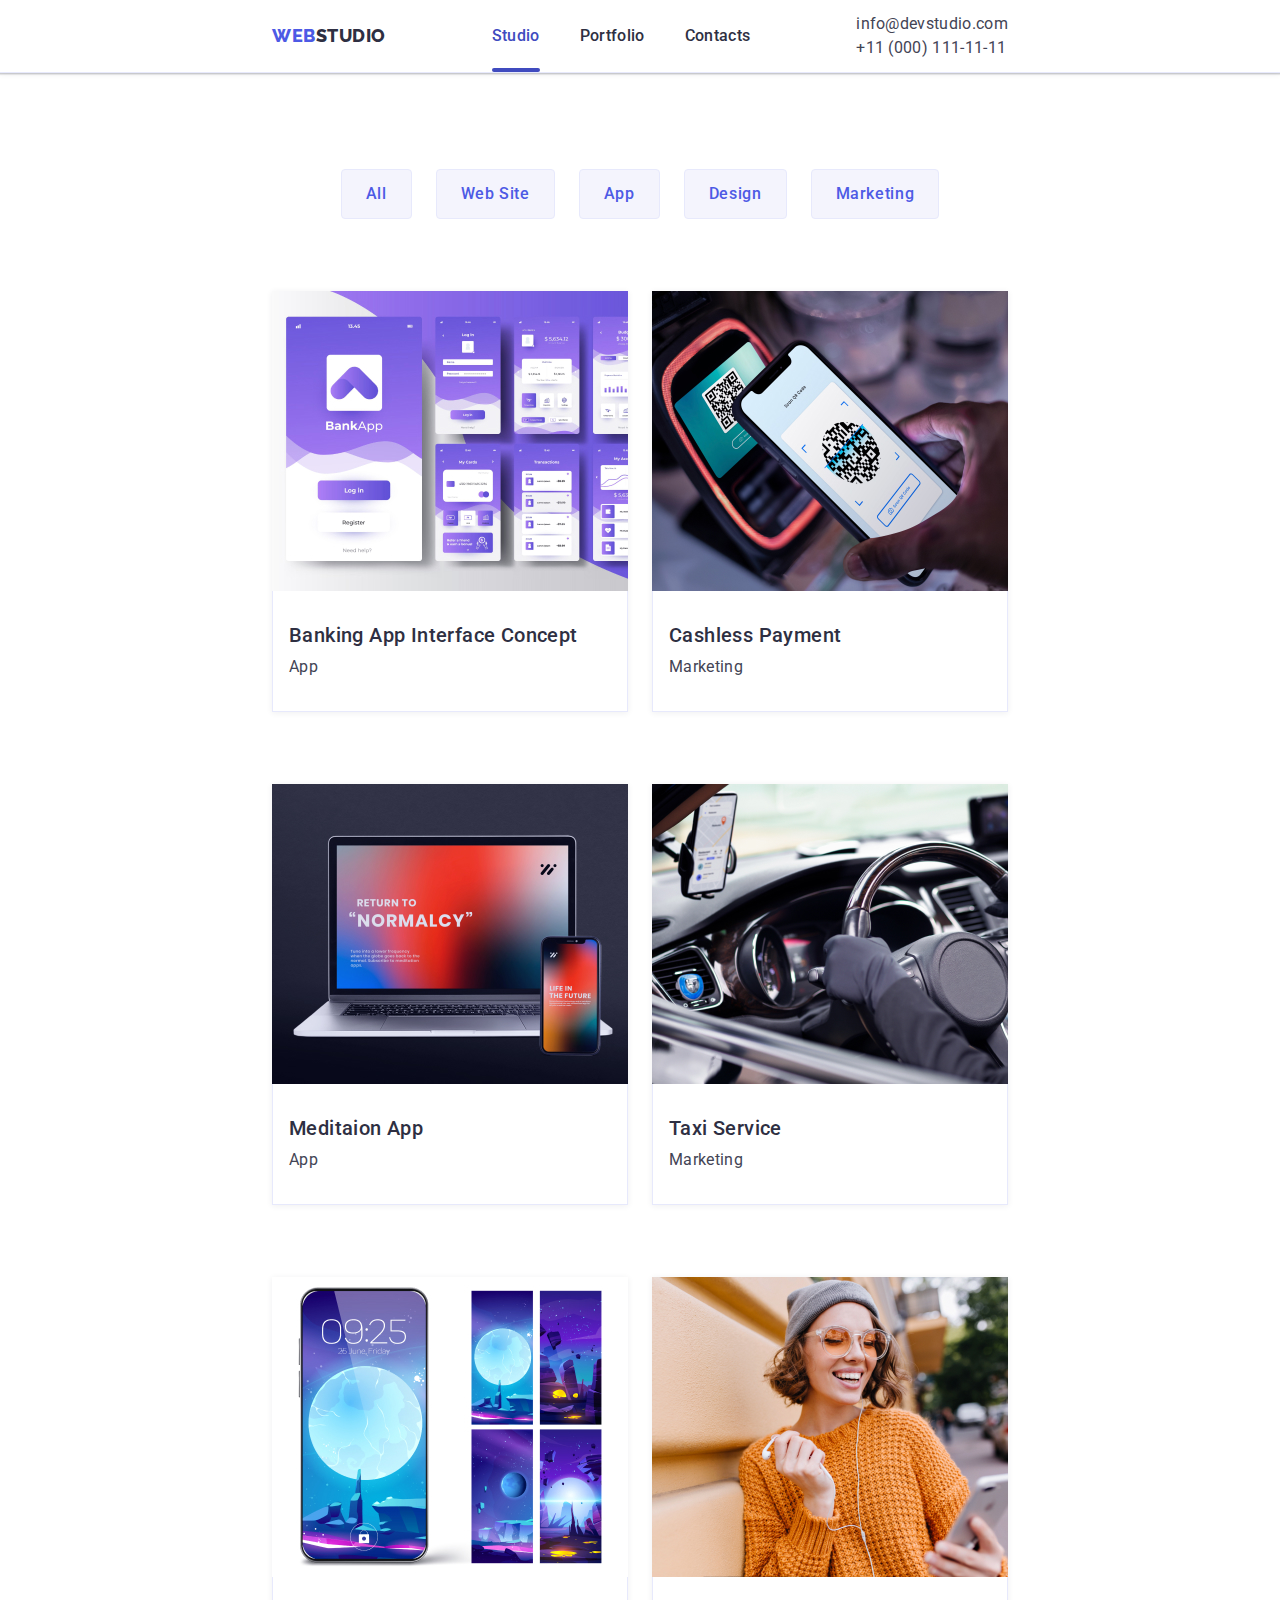
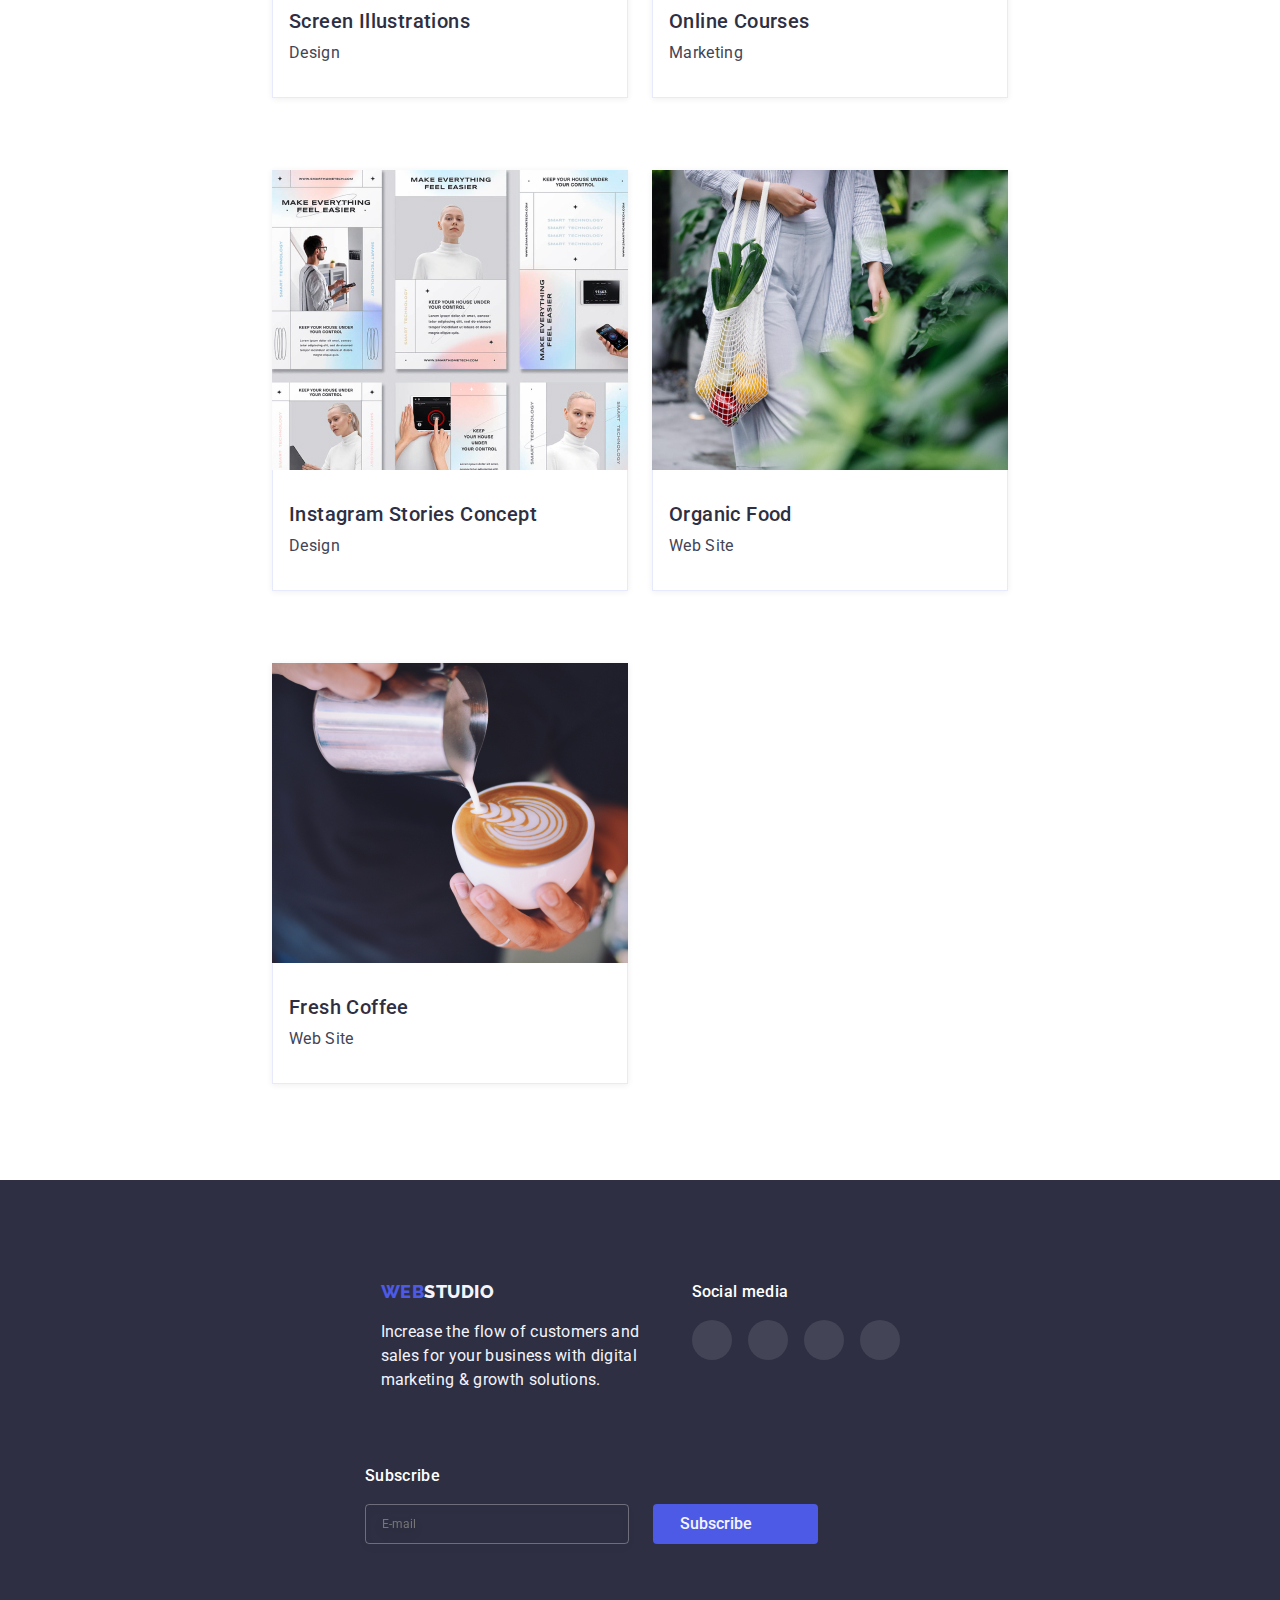
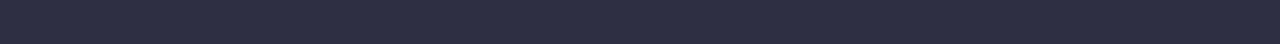
==== portfolio.html @ 99cb4b92 "Final" ====
<!doctype html>
<html lang="en">

<head>
    <meta charset="utf-8">
    <meta name="viewport" content="width=device-width, initial-scale=1.0">
    <title>Portfolio</title>
    <link
        href="https://fonts.googleapis.com/css2?family=Raleway:wght@800&family=Roboto:wght@400;500;700;900&display=swap"
        rel="stylesheet">

    <link rel="stylesheet"
        href="https://cdnjs.cloudflare.com/ajax/libs/modern-normalize/1.0.0/modern-normalize.min.css">

    <link rel="stylesheet" href="./css/style.css">
</head>

<body>
    <!-- modal navigation window -->
    <div class="modal-navigation-window js-menu-container">
        <button class="close-button js-close-menu" type="button">&times;</button>
        <div class="modal-navigation-content">
            <nav class="modal-navigation">
                <ul class="modal-navigation-list list">
                    <li class="modal-navigation-item">
                        <a class="modal-navigation-link link" href="./index.html">Studio</a>
                    </li>
                    <li class="modal-navigation-item">
                        <a class="modal-navigation-link link" href="">Portfolio</a>
                    </li>
                    <li class="modal-navigation-item">
                        <a class="modal-navigation-link link" href="">Contacts</a>
                    </li>
                </ul>
            </nav>
            <ul class="modal-contacts-info-list list">
                <li class="modal-contacts-info-item">
                    <a class="modal-contacts-info-link link" href="tel:+110001111111">+11 (000) 111-11-11</a>
                </li>
                <li class="modal-contacts-info-item">
                    <a class="modal-contacts-info-link link" href="mailto:info@devstudio.com">info@devstudio.com</a>
                </li>
                <li class="modal-contacts-info-item">
                    <ul class="modal-soc-media-list list">
                        <li class="modal-soc-media-item">
                            <a href="" class="modal-soc-media-link link">
                                <svg width="24" height="24" viewBox="0 0 32 32" fill="none"
                                    xmlns="http://www.w3.org/2000/svg">
                                    <use href="./images/members/icons/symbol-defs.svg#icon-instagram"></use>
                                </svg>
                            </a>
                        </li>
                        <li class="modal-soc-media-item">
                            <a href="" class="modal-soc-media-link link">
                                <svg width="24" height="24" viewBox="0 0 32 32" fill="none"
                                    xmlns="http://www.w3.org/2000/svg">
                                    <use href="./images/members/icons/symbol-defs.svg#icon-twitter"></use>
                                </svg>
                            </a>
                        </li>
                        <li class="modal-soc-media-item">
                            <a href="" class="modal-soc-media-link link">
                                <svg width="24" height="24" viewBox="0 0 32 32" fill="none"
                                    xmlns="http://www.w3.org/2000/svg">
                                    <use href="./images/members/icons/symbol-defs.svg#icon-facebook"></use>
                                </svg>
                            </a>
                        </li>
                        <li class="modal-soc-media-item">
                            <a href="" class="modal-soc-media-link link">
                                <svg width="24" height="24" viewBox="0 0 32 32" fill="none"
                                    xmlns="http://www.w3.org/2000/svg">
                                    <use href="./images/members/icons/symbol-defs.svg#icon-linkedin"></use>
                                </svg>
                            </a>
                        </li>
                    </ul>
                </li>
            </ul>
        </div>
    </div>

    <!-- <HEADER> -->
    <header class="header">
        <div class="container header-content">
            <a class="website-logo link" href="./index.html">
                <span class="logo-web">web</span>studio
            </a>
            <nav class="navigation">
                <ul class="navigation-list list">
                    <li class="navigation-item">
                        <a class="navigation-link link current" href="./index.html">Studio</a>
                    </li>
                    <li class="navigation-item">
                        <a class="navigation-link link" href="./portfolio.html">Portfolio</a>
                    </li>
                    <li class="navigation-item">
                        <a class="navigation-link link" href="">Contacts</a>
                    </li>
                </ul>
            </nav>
            <ul class="contacts-info-list list">
                <li class="contacts-info-item">
                    <a class="mail contact-info link" href="mailto:info@devstudio.com">
                        info@devstudio.com
                    </a>
                </li>
                <li class="contacts-info-item">
                    <a class="phone contact-info link" href="tel:+110001111111">
                        +11 (000) 111-11-11
                    </a>
                </li>
            </ul>
            <button class="mobile-menu-button button js-open-menu" type="button">
                <svg width="32" height="22" viewBox="0 0 32 22" fill="none" xmlns="http://www.w3.org/2000/svg">
                    <use href="./images/header/icons/symbol-defs.svg#icon-menu-hamburger"></use>
                </svg>
            </button>
        </div>
    </header>
    <!-- </HEADER> -->

    <!-- <MAIN> -->
    <main>
        <section class="solutions section">
            <div class="container">
                <h1 class="hidden">Solutions</h1>
                <ul class="sort-buttons-list list flex-container">
                    <li class="sort-buttons-item flex-container-item">
                        <button class="sort-button button" type="button">All</button>
                    </li>
                    <li class="sort-buttons-item flex-container-item">
                        <button class="sort-button button" type="button">Web Site</button>
                    </li>
                    <li class="sort-buttons-item flex-container-item">
                        <button class="sort-button button" type="button">App</button>
                    </li>
                    <li class="sort-buttons-item flex-container-item">
                        <button class="sort-button button" type="button">Design</button>
                    </li>
                    <li class="sort-buttons-item flex-container-item">
                        <button class="sort-button button" type="button">Marketing</button>
                    </li>
                </ul>

                <ul class="solutions-list list flex-container">
                    <li class="solution-item flex-container-item">
                        <div class="extra-info-wrapper">
                            <picture>
                                <source
                                    srcset="./images/portfolio/cards/img_des@1x-8.jpg 1x, ./images/portfolio/cards/img_des@2x-8.jpg 2x"
                                    media="(min-width: 1440px)" />
                                <source
                                    srcset="./images/portfolio/cards/img_tab@1x-8.jpg 1x, ./images/portfolio/cards/img_tab@2x-8.jpg 2x"
                                    media="(min-width: 768px)" />
                                <source
                                    srcset="./images/portfolio/cards/img_mob@1x-8.jpg 1x, ./images/portfolio/cards/img_mob@2x-8.jpg 2x"
                                    media="(max-width: 768px)" />
                                <img class="solution-img" src="./images/portfolio/cards/img-8.jpg"
                                    alt="Banking App Interface Concept" width="396" height="300">
                            </picture>
                            <div class="extra-info">
                                <p class="extra-info-text">
                                    14 Stylish and User-Friendly App Design Concepts · Task Manager App · Calorie
                                    Tracker App · Exotic Fruit Ecommerce App · Cloud Storage App
                                </p>
                            </div>
                        </div>
                        <div class="info-wrapper">
                            <h2 class="solution-title">Banking App Interface Concept</h2>
                            <p class="solution-class">App</p>
                        </div>
                    </li>
                    <li class="solution-item flex-container-item">
                        <div class="extra-info-wrapper">
                            <picture>
                                <source
                                    srcset="./images/portfolio/cards/img_des@1x-7.jpg 1x, ./images/portfolio/cards/img_des@2x-7.jpg 2x"
                                    media="(min-width: 1440px)" />
                                <source
                                    srcset="./images/portfolio/cards/img_tab@1x-7.jpg 1x, ./images/portfolio/cards/img_tab@2x-7.jpg 2x"
                                    media="(min-width: 768px)" />
                                <source
                                    srcset="./images/portfolio/cards/img_mob@1x-7.jpg 1x, ./images/portfolio/cards/img_mob@2x-7.jpg 2x"
                                    media="(max-width: 768px)" />
                                <img class="solution-img" src="./images/portfolio/cards/img-7.jpg"
                                    alt="Banking App Interface Concept" width="396" height="300">
                            </picture>
                            <div class="extra-info">
                                <p class="extra-info-text">
                                    14 Stylish and User-Friendly App Design Concepts · Task Manager App · Calorie
                                    Tracker App · Exotic Fruit Ecommerce App · Cloud Storage App
                                </p>
                            </div>
                        </div>
                        <div class="info-wrapper">
                            <h2 class="solution-title">Cashless Payment</h2>
                            <p class="solution-class">Marketing</p>
                        </div>
                    </li>
                    <li class="solution-item flex-container-item">
                        <div class="extra-info-wrapper">
                            <picture>
                                <source
                                    srcset="./images/portfolio/cards/img_des@1x-6.jpg 1x, ./images/portfolio/cards/img_des@2x-6.jpg 2x"
                                    media="(min-width: 1440px)" />
                                <source
                                    srcset="./images/portfolio/cards/img_tab@1x-6.jpg 1x, ./images/portfolio/cards/img_tab@2x-6.jpg 2x"
                                    media="(min-width: 768px)" />
                                <source
                                    srcset="./images/portfolio/cards/img_mob@1x-6.jpg 1x, ./images/portfolio/cards/img_mob@2x-6.jpg 2x"
                                    media="(max-width: 768px)" />
                                <img class="solution-img" src="./images/portfolio/cards/img-6.jpg"
                                    alt="Banking App Interface Concept" width="396" height="300">
                            </picture>
                            <div class="extra-info">
                                <p class="extra-info-text">
                                    14 Stylish and User-Friendly App Design Concepts · Task Manager App · Calorie
                                    Tracker App · Exotic Fruit Ecommerce App · Cloud Storage App
                                </p>
                            </div>
                        </div>
                        <div class="info-wrapper">
                            <h2 class="solution-title">Meditaion App</h2>
                            <p class="solution-class">App</p>
                        </div>
                    </li>
                    <li class="solution-item flex-container-item">
                        <div class="extra-info-wrapper">
                            <picture>
                                <source
                                    srcset="./images/portfolio/cards/img_des@1x-5.jpg 1x, ./images/portfolio/cards/img_des@2x-5.jpg 2x"
                                    media="(min-width: 1440px)" />
                                <source
                                    srcset="./images/portfolio/cards/img_tab@1x-5.jpg 1x, ./images/portfolio/cards/img_tab@2x-5.jpg 2x"
                                    media="(min-width: 768px)" />
                                <source
                                    srcset="./images/portfolio/cards/img_mob@1x-5.jpg 1x, ./images/portfolio/cards/img_mob@2x-5.jpg 2x"
                                    media="(max-width: 768px)" />
                                <img class="solution-img" src="./images/portfolio/cards/img-5.jpg"
                                    alt="Banking App Interface Concept" width="396" height="300">
                            </picture>
                            <div class="extra-info">
                                <p class="extra-info-text">
                                    14 Stylish and User-Friendly App Design Concepts · Task Manager App · Calorie
                                    Tracker App · Exotic Fruit Ecommerce App · Cloud Storage App
                                </p>
                            </div>
                        </div>
                        <div class="info-wrapper">
                            <h2 class="solution-title">Taxi Service</h2>
                            <p class="solution-class">Marketing</p>
                        </div>
                    </li>
                    <li class="solution-item flex-container-item">
                        <div class="extra-info-wrapper">
                            <picture>
                                <source
                                    srcset="./images/portfolio/cards/img_des@1x-4.jpg 1x, ./images/portfolio/cards/img_des@2x-4.jpg 2x"
                                    media="(min-width: 1440px)" />
                                <source
                                    srcset="./images/portfolio/cards/img_tab@1x-4.jpg 1x, ./images/portfolio/cards/img_tab@2x-4.jpg 2x"
                                    media="(min-width: 768px)" />
                                <source
                                    srcset="./images/portfolio/cards/img_mob@1x-4.jpg 1x, ./images/portfolio/cards/img_mob@2x-4.jpg 2x"
                                    media="(max-width: 768px)" />
                                <img class="solution-img" src="./images/portfolio/cards/img-4.jpg"
                                    alt="Banking App Interface Concept" width="396" height="300">
                            </picture>
                            <div class="extra-info">
                                <p class="extra-info-text">
                                    14 Stylish and User-Friendly App Design Concepts · Task Manager App · Calorie
                                    Tracker App · Exotic Fruit Ecommerce App · Cloud Storage App
                                </p>
                            </div>
                        </div>
                        <div class="info-wrapper">
                            <h2 class="solution-title">Screen Illustrations</h2>
                            <p class="solution-class">Design</p>
                        </div>
                    </li>
                    <li class="solution-item flex-container-item">
                        <div class="extra-info-wrapper">
                            <picture>
                                <source
                                    srcset="./images/portfolio/cards/img_des@1x-3.jpg 1x, ./images/portfolio/cards/img_des@2x-3.jpg 2x"
                                    media="(min-width: 1440px)" />
                                <source
                                    srcset="./images/portfolio/cards/img_tab@1x-3.jpg 1x, ./images/portfolio/cards/img_tab@2x-3.jpg 2x"
                                    media="(min-width: 768px)" />
                                <source
                                    srcset="./images/portfolio/cards/img_mob@1x-3.jpg 1x, ./images/portfolio/cards/img_mob@2x-3.jpg 2x"
                                    media="(max-width: 768px)" />
                                <img class="solution-img" src="./images/portfolio/cards/img-3.jpg"
                                    alt="Banking App Interface Concept" width="396" height="300">
                            </picture>
                            <div class="extra-info">
                                <p class="extra-info-text">
                                    14 Stylish and User-Friendly App Design Concepts · Task Manager App · Calorie
                                    Tracker App · Exotic Fruit Ecommerce App · Cloud Storage App
                                </p>
                            </div>
                        </div>
                        <div class="info-wrapper">
                            <h2 class="solution-title">Online Courses</h2>
                            <p class="solution-class">Marketing</p>
                        </div>
                    </li>
                    <li class="solution-item flex-container-item">
                        <div class="extra-info-wrapper">
                            <picture>
                                <source
                                    srcset="./images/portfolio/cards/img_des@1x-2.jpg 1x, ./images/portfolio/cards/img_des@2x-2.jpg 2x"
                                    media="(min-width: 1440px)" />
                                <source
                                    srcset="./images/portfolio/cards/img_tab@1x-2.jpg 1x, ./images/portfolio/cards/img_tab@2x-2.jpg 2x"
                                    media="(min-width: 768px)" />
                                <source
                                    srcset="./images/portfolio/cards/img_mob@1x-2.jpg 1x, ./images/portfolio/cards/img_mob@2x-2.jpg 2x"
                                    media="(max-width: 768px)" />
                                <img class="solution-img" src="./images/portfolio/cards/img-2.jpg"
                                    alt="Banking App Interface Concept" width="396" height="300">
                            </picture>
                            <div class="extra-info">
                                <p class="extra-info-text">
                                    14 Stylish and User-Friendly App Design Concepts · Task Manager App · Calorie
                                    Tracker App · Exotic Fruit Ecommerce App · Cloud Storage App
                                </p>
                            </div>
                        </div>
                        <div class="info-wrapper">
                            <h2 class="solution-title">Instagram Stories Concept</h2>
                            <p class="solution-class">Design</p>
                        </div>
                    </li>
                    <li class="solution-item flex-container-item">
                        <div class="extra-info-wrapper">
                            <picture>
                                <source
                                    srcset="./images/portfolio/cards/img_des@1x-1.jpg 1x, ./images/portfolio/cards/img_des@2x-1.jpg 2x"
                                    media="(min-width: 1440px)" />
                                <source
                                    srcset="./images/portfolio/cards/img_tab@1x-1.jpg 1x, ./images/portfolio/cards/img_tab@2x-1.jpg 2x"
                                    media="(min-width: 768px)" />
                                <source
                                    srcset="./images/portfolio/cards/img_mob@1x-1.jpg 1x, ./images/portfolio/cards/img_mob@2x-1.jpg 2x"
                                    media="(max-width: 768px)" />
                                <img class="solution-img" src="./images/portfolio/cards/img-1.jpg"
                                    alt="Banking App Interface Concept" width="396" height="300">
                            </picture>
                            <div class="extra-info">
                                <p class="extra-info-text">
                                    14 Stylish and User-Friendly App Design Concepts · Task Manager App · Calorie
                                    Tracker App · Exotic Fruit Ecommerce App · Cloud Storage App
                                </p>
                            </div>
                        </div>
                        <div class="info-wrapper">
                            <h2 class="solution-title">Organic Food</h2>
                            <p class="solution-class">Web Site</p>
                        </div>
                    </li>
                    <li class="solution-item flex-container-item">
                        <div class="extra-info-wrapper">
                            <picture>
                                <source
                                    srcset="./images/portfolio/cards/img_des@1x.jpg 1x, ./images/portfolio/cards/img_des@2x.jpg 2x"
                                    media="(min-width: 1440px)" />
                                <source
                                    srcset="./images/portfolio/cards/img_tab@1x.jpg 1x, ./images/portfolio/cards/img_tab@2x.jpg 2x"
                                    media="(min-width: 768px)" />
                                <source
                                    srcset="./images/portfolio/cards/img_mob@1x.jpg 1x, ./images/portfolio/cards/img_mob@2x.jpg 2x"
                                    media="(max-width: 768px)" />
                                <img class="solution-img" src="./images/portfolio/cards/img.jpg"
                                    alt="Banking App Interface Concept" width="396" height="300">
                            </picture>
                            <div class="extra-info">
                                <p class="extra-info-text">
                                    14 Stylish and User-Friendly App Design Concepts · Task Manager App · Calorie
                                    Tracker App · Exotic Fruit Ecommerce App · Cloud Storage App
                                </p>
                            </div>
                        </div>
                        <div class="info-wrapper">
                            <h2 class="solution-title">Fresh Coffee</h2>
                            <p class="solution-class">Web Site</p>
                        </div>
                    </li>
                </ul>
            </div>
        </section>
    </main>
    <!-- </MAIN> -->

    <!-- <FOOTER> -->
    <footer class="footer">
        <div class="container footer-content">
            <div class="logo-inspire footer-center">
                <a class="footer-website-logo website-logo link" href="./index.html">
                    <span class="logo-web">web</span>studio
                </a>
                <p class="inspire-text">
                    Increase the flow of customers and sales for your business with digital marketing & growth
                    solutions.
                </p>
            </div>
            <div class="footer-media footer-center">
                <p class=" footer-media-title footer-title">Social media</p>
                <ul class="footer-media-list list flex-container">
                    <li class="footer-media-item flex-container-item">
                        <a class="footer-media-link link" href="">
                            <svg version="1.1" xmlns="http://www.w3.org/2000/svg"
                                xmlns:xlink="http://www.w3.org/1999/xlink" viewBox="0 0 32 32" width="24" height="24">
                                <use href="./images/footer/icons/symbol-defs.svg#icon-instagram"></use>
                            </svg>
                        </a>
                    </li>
                    <li class="footer-media-item flex-container-item">
                        <a class="footer-media-link link" href="">
                            <svg version="1.1" xmlns="http://www.w3.org/2000/svg"
                                xmlns:xlink="http://www.w3.org/1999/xlink" viewBox="0 0 32 32" width="24" height="24">
                                <use href="./images/footer/icons/symbol-defs.svg#icon-twitter"></use>
                            </svg>
                        </a>
                    </li>
                    <li class="footer-media-item flex-container-item">
                        <a class="footer-media-link link" href="">
                            <svg version="1.1" xmlns="http://www.w3.org/2000/svg"
                                xmlns:xlink="http://www.w3.org/1999/xlink" viewBox="0 0 32 32" width="24" height="24">
                                <use href="./images/footer/icons/symbol-defs.svg#icon-facebook"></use>
                            </svg>
                        </a>
                    </li>
                    <li class="footer-media-item flex-container-item">
                        <a class="footer-media-link link" href="">
                            <svg version="1.1" xmlns="http://www.w3.org/2000/svg"
                                xmlns:xlink="http://www.w3.org/1999/xlink" viewBox="0 0 32 32" width="24" height="24">
                                <use href="./images/footer/icons/symbol-defs.svg#icon-linkedin"></use>
                            </svg>
                        </a>
                    </li>
                </ul>
            </div>
            <div class="footer-sub">
                <p class="footer-sub-title footer-title">Subscribe</p>
                <form class="footer-form" name="subscribe-form" autocomplete="on">
                    <input class="footer-mail-input" type="mail" placeholder="E-mail" name="email_input" required>
                    <button class="footer-form-submit button footer-center" type="submit">
                        Subscribe
                        <svg width="24" height="24" viewBox="0 0 24 24" fill="none" xmlns="http://www.w3.org/2000/svg">
                            <use href="./images/footer/telegram-icon/symbol-defs.svg#icon-telegram"></use>
                        </svg>
                    </button>
                </form>
            </div>
        </div>
    </footer>
    <!-- </FOOTER> -->

    <script src="./js/mobile-menu.js"></script>
</body>

</html>
---- css/style.css ----
:root {
  /* colors */
  --dark: #2e2f42;
  --pressed-state: #404bbf;
  --primary-brand: #4d5ae5;
  --hero-color: #ffffff;
  --text: #434455;
  --light: #f4f4fd;
  --accent: #e7e9fc;
  --light-slate: #8e8f99;
  --ocean: #404bbf;
  --green: #31d0aa;

  /* cell */
  --items: 4;
  --items-gap: 24px;

  /* animation */
  --general-duration: 250ms;
  --general-timimng-function: cubic-bezier(0.4, 0, 0.2, 1);
}

body {
  font-family: "Roboto", sans-serif;
  color: var(--dark);
}

img {
  display: block;
  max-width: 100%;
  height: auto;
}

.link {
  color: currentColor;
  text-decoration: none;
}

.list {
  margin: 0;
  padding: 0;
  list-style: none;
}

.button {
  border: none;
  color: currentColor;
  font-family: "Roboto", sans-serif;
  cursor: pointer;
  font-size: 16px;
  line-height: 1.5;
  font-weight: 500;
}

.hidden {
  position: absolute;
  width: 1px;
  height: 1px;
  margin: -1px;
  border: 0;
  padding: 0;
  white-space: nowrap;
  clip-path: inset(100%);
  clip: rect(0 0 0 0);
  overflow: hidden;
}

.container {
  padding: 0 16px;
  margin: 0 auto;
  width: 100%;
}

@media screen and (min-width: 428px) {
  .container {
    width: 428px;
  }
}

@media screen and (min-width: 768px) {
  .container {
    width: 768px;
  }
}

@media screen and (min-width: 1440px) {
  .container {
    padding: 0 15px;
    width: 1158px;
  }
}

.section {
  padding: 96px 0;
}

@media screen and (min-width: 1440px) {
  .section {
    padding: 120px 0;
  }
}

/* <cell> */
.flex-container {
  display: flex;
  gap: var(--items-gap);
  flex-wrap: wrap;
}

.flex-container-item {
  flex-basis: calc(
    (100% - (var(--items) - 1) * var(--items-gap)) / var(--items)
  );
  height: auto;
}
/* </cell> */

/* <SVG> */
.svg-dark-color {
  fill: var(--dark);
}

.svg-primary-color {
  fill: var(--primary-brand);
}

.svg-light-slate-color {
  fill: var(--light-slate);
}

.svg-light-slate-border {
  stroke: var(--light-slate);
}

.svg-light-color {
  fill: #ffffff;
}

.svg-preligth-color {
  fill: var(--light);
}

.svg-light-transparent-color {
  fill: rgba(255, 255, 255, 0.1);
}

.svg-fill-none {
  fill: none;
}

/* </SVG> */

/* <MODAL> */
.modal-wrapper {
  position: fixed;
  top: 0;
  left: 0;

  width: 100%;
  height: 100%;

  background: rgba(46, 47, 66, 0.4);

  transition-property: opacity, visibility;
  transition-duration: var(--general-duration);
  transition-timing-function: var(--general-timimng-function);

  z-index: 1000;
}

.modal-window {
  position: absolute;
  top: 50%;
  left: 50%;
  transform: translate(-50%, -50%);

  width: 95%;

  background: #fcfcfc;
  box-shadow: 0px 1px 1px rgba(0, 0, 0, 0.14), 0px 1px 3px rgba(0, 0, 0, 0.12),
    0px 2px 1px rgba(0, 0, 0, 0.2);
  border-radius: 4px;
  padding: 24px;
}

@media screen and (min-width: 428px) {
  .modal-window {
    width: 392px;
  }
}

@media screen and (min-width: 768px) {
  .modal-window {
    width: 408px;
  }
}

.close-button {
  cursor: pointer;

  margin-left: auto;

  background: #e7e9fc;
  border: 1px solid rgba(0, 0, 0, 0.1);

  display: flex;
  justify-content: center;
  align-items: center;

  width: 24px;
  height: 24px;

  font-size: 20px;

  border-radius: 100%;

  transition-property: background-color, border-color;
  transition-duration: var(--general-duration);
  transition-timing-function: var(--general-timimng-function);
}

.close-button:hover,
.close-button:focus {
  background-color: var(--ocean);
  border-color: var(--ocean);
  color: #fff;
}

.modal-wrapper.is-hidden {
  opacity: 0;
  visibility: hidden;
  pointer-events: none;
}

.contacts-form {
  font-family: "Roboto", sans-serif;
  font-size: 12px;

  line-height: 1.33;
  letter-spacing: 0.04em;

  color: var(--light-slate);
}

.form-box {
  margin-top: 8px;
}

.intro-text {
  font-weight: 500;
  font-size: 16px;

  line-height: 1.5;

  text-align: center;
  letter-spacing: 0.02em;

  color: var(--dark);

  margin-top: 24px;
}

.input-margin-top {
  margin-top: 4px;
}

.input-box {
  position: relative;
  width: 100%;
  height: 40px;
}

.form-label {
  line-height: 1;
}

.form-input {
  display: block;

  color: #000;

  width: 100%;
  height: 100%;

  border: 1px solid rgba(33, 33, 33, 0.2);
  border-radius: 4px;

  padding: 11px 40px;

  transition-property: outline;
  transition-duration: var(--general-duration);
  transition-timing-function: var(--general-timimng-function);
}

.form-input-space {
  margin-top: 8px;
}

.form-textarea {
  display: block;
  padding: 8px 16px;

  height: 120px;

  resize: none;
}

.form-textarea::placeholder {
  color: rgba(117, 117, 117, 0.5);

  font-family: "Roboto", sans-serif;

  font-size: 12px;
  line-height: 1.33;

  letter-spacing: 0.04em;
}

.form-input:focus,
.checkbox_input:focus {
  outline: 1px solid var(--primary-brand);
}

.input-icon {
  position: absolute;
  top: 50%;
  left: 20px;

  transform: translateY(-50%);

  transition-property: fill;
  transition-duration: var(--general-duration);
  transition-timing-function: var(--general-timimng-function);
}

.form-input:focus + .input-icon {
  fill: var(--primary-brand);
}

.checkbox-box {
  margin-top: 16px;

  display: flex;
  align-items: center;

  gap: 8px;

  line-height: 1;
}

.form-check-label {
  display: flex;
  gap: 8px;
  align-items: center;
}

.modal-form-checkbox {
  display: flex;
  justify-content: center;
  align-items: center;

  width: 16px;
  height: 16px;

  border: 1.25px solid #2e2f42;
  border-radius: 2px;

  transition-property: background-color, border, outline;
  transition-duration: var(--general-duration);
  transition-timing-function: var(--general-timimng-function);
}

.checkbox-input:checked + .form-check-label .modal-form-checkbox {
  background-color: var(--ocean);
  border-color: var(--ocean);
}

.checkbox-input:focus + .form-check-label .modal-form-checkbox {
  outline: 1px solid var(--pressed-state);
}

.price-policy-link {
  color: var(--primary-brand);
}

.checkbox-input {
  width: 16px;
  height: 16px;
}

.form-button {
  display: block;

  margin: 24px auto 0;

  background: #4d5ae5;

  box-shadow: 0px 4px 4px rgba(0, 0, 0, 0.15);
  border-radius: 4px;

  color: #fff;

  width: 169px;
  height: 56px;

  transition-property: background-color;
  transition-duration: var(--general-duration);
  transition-timing-function: var(--general-timimng-function);
}

.form-button:hover,
.form-button:focus {
  background-color: var(--ocean);
}

/* </MODAL> */

/* <modal-navigation-window> */
.modal-navigation-window {
  position: fixed;
  top: 0;
  left: 0;

  width: 100%;
  height: 100%;

  padding: 40px;

  background-color: #fff;

  display: flex;
  flex-direction: column;

  opacity: 0;
  visibility: hidden;
  pointer-events: none;

  z-index: 1001;

  transition-property: opacity, visibility;
  transition-duration: var(--general-duration);
  transition-timing-function: var(--general-timimng-function);
}

@media screen and (min-width: 768px) {
  .modal-navigation-window {
    opacity: 0;
    visibility: hidden;
    pointer-events: none;
  }
}

.modal-navigation-window.is-open {
  opacity: 1;
  visibility: visible;
  pointer-events: visible;
}

.modal-navigation-content {
  display: flex;
  flex-direction: column;
  justify-content: space-between;

  flex: 1;

  margin-top: 16px;
}

.modal-navigation-item:not(:last-child) {
  margin-bottom: 40px;
}

.modal-navigation-link {
  font-weight: 700;
  font-size: 36px;
  line-height: 1.11;

  letter-spacing: 0.02em;
  text-transform: capitalize;

  color: var(--dark);
}

.modal-soc-media-list {
  display: flex;
  justify-content: space-between;
}

.modal-navigation-item:last-child .modal-navigation-link {
  color: var(--pressed-state);
}

.modal-contacts-info-item:not(:last-child) {
  margin-bottom: 40px;
}

.modal-contacts-info-link {
  font-weight: 500;
  font-size: 20px;
  line-height: 1.2;

  color: var(--text);
}

.modal-contacts-info-item:first-child .modal-contacts-info-link {
  font-weight: 600;
  font-size: 36px;
  line-height: 1.11;

  text-transform: capitalize;

  color: #4d5ae5;
}

.modal-soc-media-link {
  display: flex;
  justify-content: center;
  align-items: center;

  width: 40px;
  height: 40px;

  border-radius: 100%;

  background-color: var(--primary-brand);
}
/* </modal-navigation-window> */

/* <HEADER> */
.header {
  border-bottom: 1px solid var(--accent);
  box-shadow: 0px 2px 1px rgba(46, 47, 66, 0.08),
    0px 1px 1px rgba(46, 47, 66, 0.16), 0px 1px 6px rgba(46, 47, 66, 0.08);
}

.header-content {
  display: flex;
  align-items: center;
  justify-content: space-between;
}

.website-logo {
  display: block;

  font-family: "Raleway", sans-serif;
  font-weight: 800;
  font-size: 18px;

  padding: 24px 0;

  line-height: 1.333;
  letter-spacing: 0.03em;

  text-transform: uppercase;
}

.logo-web {
  color: var(--primary-brand);
}

.navigation {
  display: none;
}

@media screen and (min-width: 768px) {
  .navigation {
    display: block;
  }
}

@media screen and (min-width: 1440px) {
  .navigation {
    margin-right: auto;
    margin-left: 76px;
  }
}

.navigation-list {
  display: flex;
  gap: 40px;
}

.navigation-link {
  position: relative;
  display: inline-block;
  padding: 24px 0;

  font-size: 16px;
  font-weight: 500;

  line-height: 1.5;

  letter-spacing: 0.02em;

  transition-property: color;
  transition-duration: var(--general-duration);
  transition-timing-function: var(--general-timimng-function);
}

.navigation-link:focus,
.navigation-link:hover {
  color: var(--pressed-state);
}

.navigation-link.current {
  color: var(--pressed-state);
}

.navigation-link.current::after {
  content: "";
  display: block;

  position: absolute;

  bottom: 0;

  height: 4px;
  width: 100%;

  background-color: var(--pressed-state);

  border-radius: 2px;
}

.contacts-info-list {
  display: none;
}

@media screen and (min-width: 768px) {
  .contacts-info-list {
    display: flex;
    flex-direction: column;
  }
}

@media screen and (min-width: 1440px) {
  .contacts-info-list {
    display: flex;
    flex-direction: row;
    gap: 40px;
  }
}

.contact-info {
  display: inline-block;
  font-size: 16px;
  line-height: 1.5;
  letter-spacing: 0.02em;

  color: var(--text);

  transition-property: color;
  transition-duration: var(--general-duration);
  transition-timing-function: var(--general-timimng-function);
}

@media screen and (min-width: 1440px) {
  .contact-info {
    padding: 24px 0;
  }
}

.contact-info:focus,
.contact-info:hover {
  color: var(--pressed-state);
}

.mobile-menu-button {
  display: flex;
  align-items: center;
  justify-content: center;

  background-color: transparent;

  color: var(--dark);
  stroke: currentColor;
}

@media screen and (min-width: 768px) {
  .mobile-menu-button {
    display: none;
  }
}
/* </HEADER> */

/* <SCETION HERO> */
.hero {
  padding: 112px 0;
  text-align: center;

  /* background-color: var(--dark); */
  background: linear-gradient(
      to top,
      rgba(46, 47, 66, 0.7),
      rgba(46, 47, 66, 0.7)
    ),
    url("../images/main_page/hero/hero_mob@1x.jpg");

  background-size: cover;
  background-repeat: no-repeat;
  background-position: center;

  /* background-size: 1440px;*/
}

@media screen and (min-width: 1440px) {
  .hero {
    padding: 188px 0;
  }
}

@media (min-device-pixel-ratio: 2),
  (min-resolution: 192dpi),
  (min-resolution: 2dppx) {
  .hero {
    background: linear-gradient(
        to top,
        rgba(46, 47, 66, 0.7),
        rgba(46, 47, 66, 0.7)
      ),
      url("../images/main_page/hero/hero_mob@2x.jpg");

    background-size: 428px;
    background-repeat: no-repeat;
    background-position: center;
  }
}

@media screen and (min-width: 768px) {
  .hero {
    background: linear-gradient(
        to top,
        rgba(46, 47, 66, 0.7),
        rgba(46, 47, 66, 0.7)
      ),
      url("../images/main_page/hero/hero_tab@1x.jpg");

    background-size: 768px 436px;
    background-repeat: no-repeat;
    background-position: top;
  }

  @media (min-device-pixel-ratio: 2),
    (min-resolution: 192dpi),
    (min-resolution: 2dppx) {
    .hero {
      background: linear-gradient(
          to top,
          rgba(46, 47, 66, 0.7),
          rgba(46, 47, 66, 0.7)
        ),
        url("../images/main_page/hero/hero_tab@2x.jpg");

      background-size: 768px 436px;
      background-repeat: no-repeat;
      background-position: top;
    }
  }
}

@media screen and (min-width: 1440px) {
  .hero {
    background: linear-gradient(
        to top,
        rgba(46, 47, 66, 0.7),
        rgba(46, 47, 66, 0.7)
      ),
      url("../images/main_page/hero/hero_des@1x.jpg");

    background-size: 1440px 600px;
    background-repeat: no-repeat;
    background-position: center;
  }

  @media (min-device-pixel-ratio: 2),
    (min-resolution: 192dpi),
    (min-resolution: 2dppx) {
    .hero {
      background: linear-gradient(
          to top,
          rgba(46, 47, 66, 0.7),
          rgba(46, 47, 66, 0.7)
        ),
        url("../images/main_page/hero/hero_des@2x.jpg");

      background-size: 1440px 600px;
      background-repeat: no-repeat;
      background-position: center;
    }
  }
}

.hero-title {
  margin-top: 0;
  margin-bottom: 46px;
  font-size: 36px;

  line-height: 1.07;
  text-align: center;
  letter-spacing: 0.02em;
  color: var(--hero-color);
}

@media screen and (min-width: 768px) {
  .hero-title {
    font-size: 56px;
  }
}

.hero-button {
  display: inline-block;
  padding: 16px 32px;

  background: var(--primary-brand);

  box-shadow: 0px 4px 4px rgba(0, 0, 0, 0.15);
  border-radius: 4px;

  letter-spacing: 0.04em;
  color: var(--hero-color);

  transition-property: background-color;
  transition-duration: var(--general-duration);
  transition-timing-function: var(--general-timimng-function);
}

.hero-button:focus,
.hero-button:hover {
  background-color: var(--pressed-state);
}
/* </SCETION HERO> */

/* <BENEFITS SECTION> */

@media screen and (min-width: 1440px) {
  .benefits {
    padding-bottom: 0;
  }
}

.benefits-icon {
  text-align: center;
  padding: 24px 0;
  background: #f4f4fd;
  border-radius: 4px;
  margin-bottom: 8px;

  display: none;
}

@media screen and (min-width: 1440px) {
  .benefits-icon {
    display: block;
  }
}

.benefits-list {
  --items: 1;
}

@media screen and (min-width: 768px) {
  .benefits-list {
    --items: 2;
  }
}

@media screen and (min-width: 1440px) {
  .benefits-list {
    --items: 4;
  }
}

.benefits-item-title {
  margin-top: 0;
  margin-bottom: 8px;

  font-weight: 700;
  font-size: 36px;
  line-height: 1.11;

  letter-spacing: 0.02em;
  text-transform: capitalize;

  color: var(--dark);

  text-align: center;
}

@media screen and (min-width: 768px) {
  .benefits-item-title {
    text-align: left;
  }
}

@media screen and (min-width: 1440px) {
  .benefits-item-title {
    font-weight: 500;
    font-size: 20px;

    line-height: 1.2;
    letter-spacing: 0.02em;

    text-align: left;
  }
}

.benefits-item-text {
  margin: 0;
  font-size: 16px;
  line-height: 1.5;
  letter-spacing: 0.02em;
  color: var(--text);
}
/* </BENEFITS SECTION> */

/* <ACTIVITY SECTION> */
.activity {
  display: none;
}

@media screen and (min-width: 1440px) {
  .activity {
    display: block;
  }
}

.activity-list {
  --items: 3;
}

.activity-title {
  margin-top: 0;
  margin-bottom: 72px;
  font-size: 36px;

  line-height: 1.11;
  text-align: center;
  letter-spacing: 0.02em;
  text-transform: capitalize;
}
/* </ACTIVITY SECTION> */

/* <OUR TEAM SECTION> */
.team {
  background-color: var(--light);
}

.team .container {
  width: 100%;
  max-width: 294px;
}

@media screen and (min-width: 768px) {
  .team .container {
    max-width: 584px;
    /* 582 - повинно бути, але тоді блоки не вміщаються */
  }
}

@media screen and (min-width: 1440px) {
  .team .container {
    max-width: 1158px;
  }
}

.team-list {
  --items: 1;
  row-gap: 72px;
}

@media screen and (min-width: 768px) {
  .team-list {
    --items: 2;
    row-gap: 64px;
  }
}

@media screen and (min-width: 1440px) {
  .team-list {
    --items: 4;
  }
}

.member {
  background: #ffffff;
  box-shadow: 0px 1px 6px rgba(46, 47, 66, 0.08),
    0px 1px 1px rgba(46, 47, 66, 0.16), 0px 2px 1px rgba(46, 47, 66, 0.08);

  border-radius: 0px 0px 4px 4px;

  text-align: center;

  flex-basis: 264px;
  max-width: 264px;
}

.icon-background {
  transition-property: fill;
  transition-duration: var(--general-duration);
  transition-timing-function: var(--general-timimng-function);
}

.member-soc-media-link:hover .icon-background,
.member-soc-media-link:focus .icon-background {
  fill: var(--ocean);
}

.team-title {
  margin-top: 0px;
  margin-bottom: 72px;
  font-size: 36px;

  line-height: 1.11;
  text-align: center;
  letter-spacing: 0.02em;
  text-transform: capitalize;
}

.member-info {
  padding-left: 14px;
  padding-right: 14px;
  padding-top: 32px;
  padding-bottom: 32px;
}

@media screen and (min-width: 768px) {
  .member-info {
    padding-left: 16px;
    padding-right: 16px;
  }
}

.member-name {
  margin-top: 0;
  margin-bottom: 8px;

  font-weight: 500;
  font-size: 20px;

  line-height: 1.2;
  text-align: center;
  letter-spacing: 0.02em;
}

.member-occupation {
  margin: 0 0 8px;
  font-size: 16px;
  line-height: 1.2;
  text-align: center;
  letter-spacing: 0.02em;
}

.member-img {
  display: block;
}

.member-soc-media-list {
  --items: 4;
}

.member-soc-media-link {
  display: flex;

  justify-content: center;
  align-items: center;

  width: 40px;
  height: 40px;

  background-color: var(--primary-brand);
  border-radius: 100%;

  transition-property: background-color;
  transition-duration: var(--general-duration);
  transition-timing-function: var(--general-timimng-function);
}

.member-soc-media-link:hover,
.member-soc-media-link:focus {
  background-color: var(--ocean);
}
/* </OUR TEAM SECTION> */

/* <CUSTOMERS> */

@media screen and (min-width: 768px) and (max-width: 1439px) {
  .customers .container {
    max-width: 582px;
  }
}

.customers-list {
  --items: 2;
  --items-gap: 16px;
  row-gap: 76px;
}

@media screen and (min-width: 768px) {
  .customers-list {
    --items: 3;
    --items-gap: 16px;
    row-gap: 76px;
  }
}

@media screen and (min-width: 1440px) {
  .customers-list {
    --items: 6;
    --items-gap: 24px;
  }
}

.customers-client-link {
  display: flex;
  justify-content: center;
  align-items: center;

  border: 1px solid var(--light-slate);
  border-radius: 4px;

  padding: 16px 0;

  color: var(--light-slate);
  fill: currentColor;

  transition-property: color, border-color;
  transition-duration: var(--general-duration);
  transition-timing-function: var(--general-timimng-function);
}

.customers-client-link:hover,
.customers-client-link:focus {
  color: var(--ocean);
  border-color: var(--ocean);
}

.customers-title {
  font-weight: 700;
  font-size: 36px;

  line-height: 40px;
  text-align: center;
  letter-spacing: 0.02em;

  text-transform: capitalize;

  color: #2e2f42;

  margin-top: 0;
  margin-bottom: 72px;
}
/* </CUSTOMERS> */

/* <SOLUTIONS SECTION> */

.sort-buttons-list {
  justify-content: flex-start;
  margin-bottom: 72px;
}

@media screen and (min-width: 768px) {
  .sort-buttons-list {
    justify-content: center;
  }
}

.sort-buttons-item {
  flex-basis: auto;
}

.sort-button {
  padding: 12px 24px;
  background: var(--light);

  border-radius: 4px;

  letter-spacing: 0.04em;
  color: var(--primary-brand);
  border: 1px solid var(--accent);

  transition-property: background-color, color, box-shadow, border;
  transition-duration: var(--general-duration);
  transition-timing-function: var(--general-timimng-function);
}

.sort-button:focus,
.sort-button:hover {
  background-color: var(--pressed-state);
  color: #fff;
  box-shadow: 0px 3px 1px rgba(0, 0, 0, 0.1), 0px 2px 1px rgba(0, 0, 0, 0.08),
    0px 2px 2px rgba(0, 0, 0, 0.12);
  border: 1px solid var(--pressed-state);
}

.solutions-list {
  --items: 1;
  row-gap: 48px;
}

@media screen and (min-width: 768px) {
  .solutions-list {
    --items: 2;
    row-gap: 72px;
  }
}
@media screen and (min-width: 1440px) {
  .solutions-list {
    --items: 3;
    row-gap: 48px;
  }
}

.solution-item {
  cursor: pointer;
  box-shadow: 0px 1px 6px rgba(46, 47, 66, 0.08);

  transition-property: box-shadow;
  transition-duration: var(--general-duration);
  transition-timing-function: var(--general-timimng-function);
}

.extra-info-wrapper {
  overflow: hidden;
  position: relative;
}

.extra-info {
  position: absolute;
  top: 0;
  left: 0;

  transform: translateY(100%);

  background-color: var(--primary-brand);

  padding: 40px 32px;

  height: 100%;
  width: 100%;

  color: var(--light);

  transition-property: transform;
  transition-duration: var(--general-duration);
  transition-timing-function: var(--general-timimng-function);
}

.extra-info-text {
  margin: 0;

  font-size: 16px;
  line-height: 1.5;
  letter-spacing: 0.02em;
}

.solution-item:hover .extra-info {
  transform: translateY(0);
}

.solution-item:hover {
  box-shadow: 0px 1px 6px rgba(46, 47, 66, 0.08),
    0px 1px 1px rgba(46, 47, 66, 0.16), 0px 2px 1px rgba(46, 47, 66, 0.08);
}

@media screen and (min-width: 768px) {
  .solution-img {
    max-width: 356px;
  }
}

@media screen and (min-width: 1440px) {
  .solution-img {
    max-width: 360px;
  }
}

.solution-title {
  margin-top: 0;
  margin-bottom: 8px;

  font-weight: 500;
  font-size: 20px;

  line-height: 1.2;
  letter-spacing: 0.02em;
}

.solution-class {
  margin: 0;
  line-height: 1.5;
  letter-spacing: 0.02em;
  color: var(--text);
}

.info-wrapper {
  padding: 32px 16px;
  background-color: #ffffff;
  border: 1px solid #e7e9fc;
  border-top: none;
}
/* </SOLUTIONS SECTION> */

/* <FOOTER> */
.footer {
  background-color: var(--dark);
  color: var(--light);

  padding: 100px 0;

  align-items: center;
}

.footer-content {
  display: flex;
  flex-wrap: wrap;
  flex-direction: column;

  gap: 72px 16px;
}

@media screen and (min-width: 768px) {
  .footer-content {
    flex-direction: row;
  }
}

@media screen and (min-width: 768px) and (max-width: 1439px) {
  .footer .container {
    max-width: 582px;
  }
}

@media screen and (min-width: 1440px) {
  .footer-content {
    gap: 0;
    flex-wrap: nowrap;
  }
}

.footer-center {
  margin-right: auto;
  margin-left: auto;
}

.footer-website-logo {
  padding: 0;
  text-align: center;
}

@media screen and (min-width: 768px) {
  .footer-website-logo {
    text-align: left;
  }
}

.inspire-text {
  margin-bottom: 0;
  margin-top: 16px;
  font-size: 16px;
  line-height: 1.5;
  letter-spacing: 0.02em;

  width: 264px;
}

@media screen and (min-width: 1440px) {
  .footer-media {
    margin-left: 120px;
  }
}

.footer-media-list {
  --items-gap: 16px;
}

.footer-media-item {
  flex-basis: auto;
}

.footer-media-link {
  transition-property: background-color;
  transition-duration: var(--general-duration);
  transition-timing-function: var(--general-timimng-function);

  display: flex;
  justify-content: center;
  align-items: center;

  border-radius: 100%;
  width: 40px;
  height: 40px;

  background-color: rgba(255, 255, 255, 0.1);
}

.footer-media-link:hover {
  background-color: var(--green);
}

.footer-title {
  margin: 0;
  margin-bottom: 16px;

  font-weight: 500;
  font-size: 16px;

  line-height: 24px;
  letter-spacing: 0.02em;

  color: #ffffff;

  text-align: center;
}

@media screen and (min-width: 768px) {
  .footer-title {
    text-align: left;
  }
}

@media screen and (min-width: 1440px) {
  .footer-sub {
    margin-left: 80px;
  }
}

.footer-form {
  display: flex;
  flex-direction: column;
  gap: 16px;
}

@media screen and (min-width: 768px) {
  .footer-form {
    flex-direction: row;
    gap: 24px;
  }
}

.footer-mail-input {
  border: 1px solid rgba(255, 255, 255, 0.3);
  filter: drop-shadow(0px 4px 4px rgba(0, 0, 0, 0.15));

  border-radius: 4px;
  padding: 8px 16px;

  background-color: transparent;

  color: rgba(255, 255, 255, 0.6);

  font-size: 12px;
  line-height: 24px;

  width: 100%;
  height: 40px;

  transition-property: outline;
  transition-duration: var(--general-duration);
  transition-timing-function: var(--general-timimng-function);
}

@media screen and (min-width: 768px) {
  .footer-mail-input {
    width: 264px;
  }
}

.footer-mail-input:focus {
  outline: 1px solid var(--pressed-state);
}

.footer-form-submit {
  width: 165px;
  height: 40px;

  background: var(--primary-brand);
  border-radius: 4px;

  display: flex;
  align-items: center;
  justify-content: center;
  gap: 16px;

  transition-property: background-color;
  transition-duration: var(--general-duration);
  transition-timing-function: var(--general-timimng-function);
}

.footer-form-submit:hover,
.footer-form-submit:focus {
  background-color: var(--ocean);
}

/* </FOOTER> */
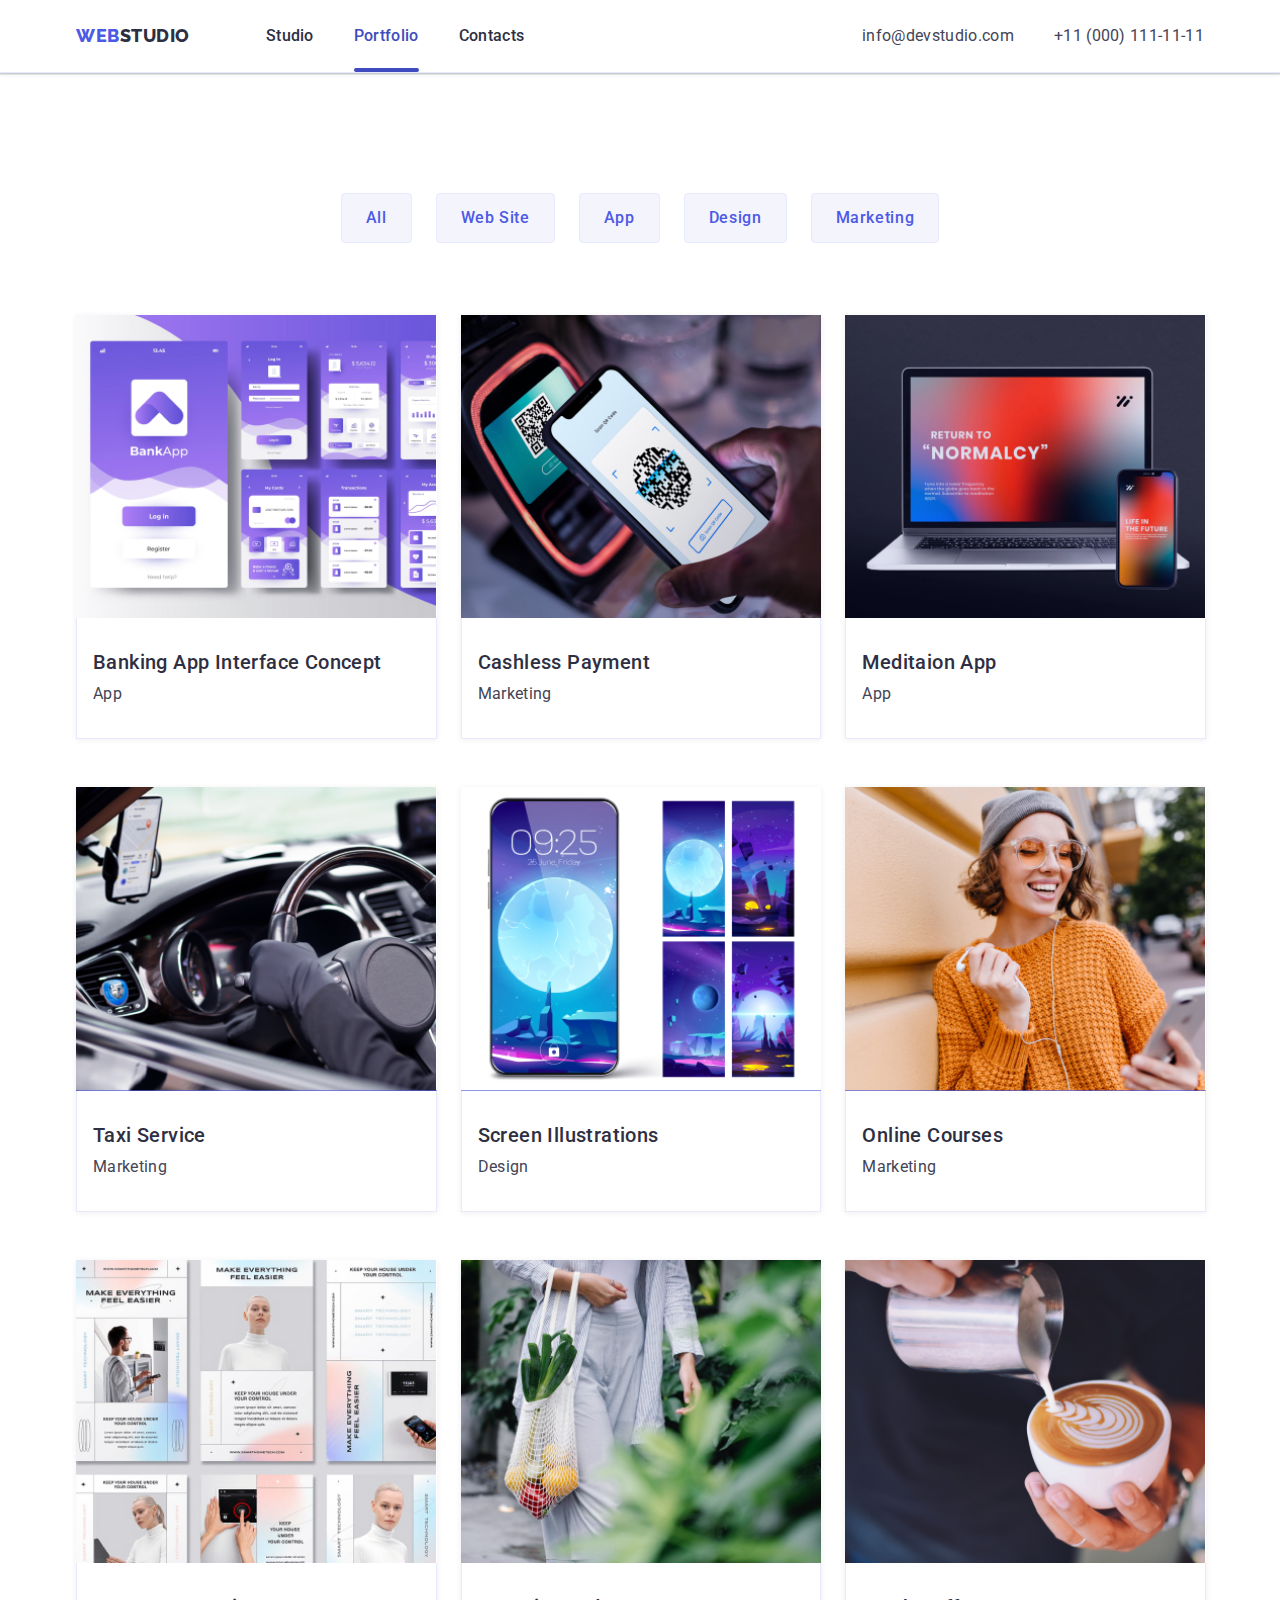
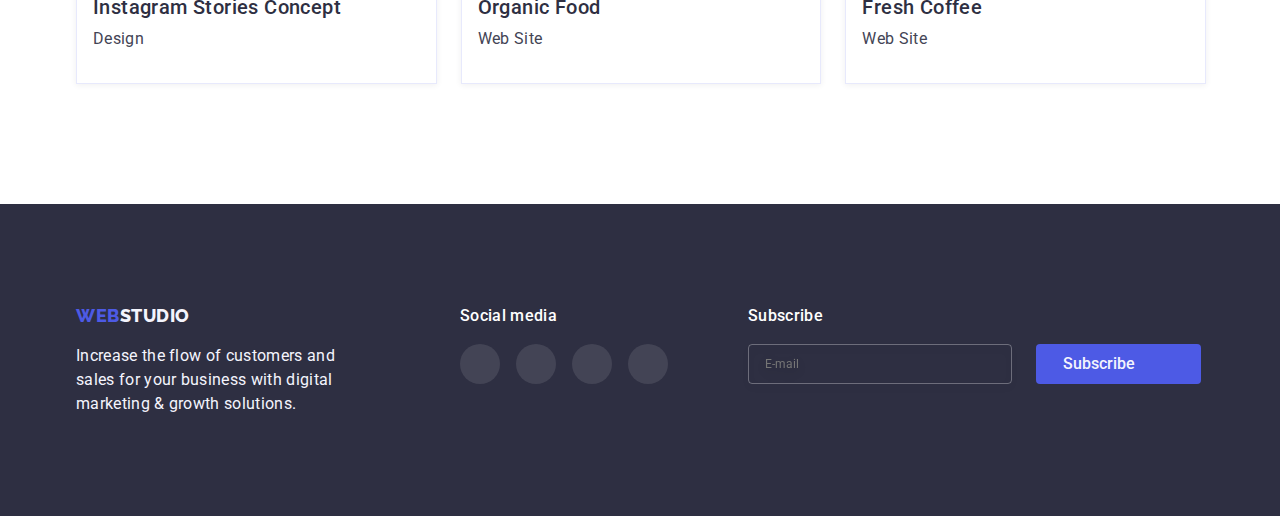
==== commit 40d228e3: "Final" ====
--- a/portfolio.html
+++ b/portfolio.html
@@ -89,10 +89,10 @@
             <nav class="navigation">
                 <ul class="navigation-list list">
                     <li class="navigation-item">
-                        <a class="navigation-link link current" href="./index.html">Studio</a>
+                        <a class="navigation-link link" href="./index.html">Studio</a>
                     </li>
                     <li class="navigation-item">
-                        <a class="navigation-link link" href="./portfolio.html">Portfolio</a>
+                        <a class="navigation-link link current" href="./portfolio.html">Portfolio</a>
                     </li>
                     <li class="navigation-item">
                         <a class="navigation-link link" href="">Contacts</a>
@@ -145,247 +145,265 @@
 
                 <ul class="solutions-list list flex-container">
                     <li class="solution-item flex-container-item">
-                        <div class="extra-info-wrapper">
-                            <picture>
-                                <source
-                                    srcset="./images/portfolio/cards/img_des@1x-8.jpg 1x, ./images/portfolio/cards/img_des@2x-8.jpg 2x"
-                                    media="(min-width: 1440px)" />
-                                <source
-                                    srcset="./images/portfolio/cards/img_tab@1x-8.jpg 1x, ./images/portfolio/cards/img_tab@2x-8.jpg 2x"
-                                    media="(min-width: 768px)" />
-                                <source
-                                    srcset="./images/portfolio/cards/img_mob@1x-8.jpg 1x, ./images/portfolio/cards/img_mob@2x-8.jpg 2x"
-                                    media="(max-width: 768px)" />
-                                <img class="solution-img" src="./images/portfolio/cards/img-8.jpg"
-                                    alt="Banking App Interface Concept" width="396" height="300">
-                            </picture>
-                            <div class="extra-info">
-                                <p class="extra-info-text">
-                                    14 Stylish and User-Friendly App Design Concepts · Task Manager App · Calorie
-                                    Tracker App · Exotic Fruit Ecommerce App · Cloud Storage App
-                                </p>
-                            </div>
-                        </div>
-                        <div class="info-wrapper">
-                            <h2 class="solution-title">Banking App Interface Concept</h2>
-                            <p class="solution-class">App</p>
-                        </div>
-                    </li>
-                    <li class="solution-item flex-container-item">
-                        <div class="extra-info-wrapper">
-                            <picture>
-                                <source
-                                    srcset="./images/portfolio/cards/img_des@1x-7.jpg 1x, ./images/portfolio/cards/img_des@2x-7.jpg 2x"
-                                    media="(min-width: 1440px)" />
-                                <source
-                                    srcset="./images/portfolio/cards/img_tab@1x-7.jpg 1x, ./images/portfolio/cards/img_tab@2x-7.jpg 2x"
-                                    media="(min-width: 768px)" />
-                                <source
-                                    srcset="./images/portfolio/cards/img_mob@1x-7.jpg 1x, ./images/portfolio/cards/img_mob@2x-7.jpg 2x"
-                                    media="(max-width: 768px)" />
-                                <img class="solution-img" src="./images/portfolio/cards/img-7.jpg"
-                                    alt="Banking App Interface Concept" width="396" height="300">
-                            </picture>
-                            <div class="extra-info">
-                                <p class="extra-info-text">
-                                    14 Stylish and User-Friendly App Design Concepts · Task Manager App · Calorie
-                                    Tracker App · Exotic Fruit Ecommerce App · Cloud Storage App
-                                </p>
-                            </div>
-                        </div>
-                        <div class="info-wrapper">
-                            <h2 class="solution-title">Cashless Payment</h2>
-                            <p class="solution-class">Marketing</p>
-                        </div>
-                    </li>
-                    <li class="solution-item flex-container-item">
-                        <div class="extra-info-wrapper">
-                            <picture>
-                                <source
-                                    srcset="./images/portfolio/cards/img_des@1x-6.jpg 1x, ./images/portfolio/cards/img_des@2x-6.jpg 2x"
-                                    media="(min-width: 1440px)" />
-                                <source
-                                    srcset="./images/portfolio/cards/img_tab@1x-6.jpg 1x, ./images/portfolio/cards/img_tab@2x-6.jpg 2x"
-                                    media="(min-width: 768px)" />
-                                <source
-                                    srcset="./images/portfolio/cards/img_mob@1x-6.jpg 1x, ./images/portfolio/cards/img_mob@2x-6.jpg 2x"
-                                    media="(max-width: 768px)" />
-                                <img class="solution-img" src="./images/portfolio/cards/img-6.jpg"
-                                    alt="Banking App Interface Concept" width="396" height="300">
-                            </picture>
-                            <div class="extra-info">
-                                <p class="extra-info-text">
-                                    14 Stylish and User-Friendly App Design Concepts · Task Manager App · Calorie
-                                    Tracker App · Exotic Fruit Ecommerce App · Cloud Storage App
-                                </p>
-                            </div>
-                        </div>
-                        <div class="info-wrapper">
-                            <h2 class="solution-title">Meditaion App</h2>
-                            <p class="solution-class">App</p>
-                        </div>
-                    </li>
-                    <li class="solution-item flex-container-item">
-                        <div class="extra-info-wrapper">
-                            <picture>
-                                <source
-                                    srcset="./images/portfolio/cards/img_des@1x-5.jpg 1x, ./images/portfolio/cards/img_des@2x-5.jpg 2x"
-                                    media="(min-width: 1440px)" />
-                                <source
-                                    srcset="./images/portfolio/cards/img_tab@1x-5.jpg 1x, ./images/portfolio/cards/img_tab@2x-5.jpg 2x"
-                                    media="(min-width: 768px)" />
-                                <source
-                                    srcset="./images/portfolio/cards/img_mob@1x-5.jpg 1x, ./images/portfolio/cards/img_mob@2x-5.jpg 2x"
-                                    media="(max-width: 768px)" />
-                                <img class="solution-img" src="./images/portfolio/cards/img-5.jpg"
-                                    alt="Banking App Interface Concept" width="396" height="300">
-                            </picture>
-                            <div class="extra-info">
-                                <p class="extra-info-text">
-                                    14 Stylish and User-Friendly App Design Concepts · Task Manager App · Calorie
-                                    Tracker App · Exotic Fruit Ecommerce App · Cloud Storage App
-                                </p>
-                            </div>
-                        </div>
-                        <div class="info-wrapper">
-                            <h2 class="solution-title">Taxi Service</h2>
-                            <p class="solution-class">Marketing</p>
-                        </div>
-                    </li>
-                    <li class="solution-item flex-container-item">
-                        <div class="extra-info-wrapper">
-                            <picture>
-                                <source
-                                    srcset="./images/portfolio/cards/img_des@1x-4.jpg 1x, ./images/portfolio/cards/img_des@2x-4.jpg 2x"
-                                    media="(min-width: 1440px)" />
-                                <source
-                                    srcset="./images/portfolio/cards/img_tab@1x-4.jpg 1x, ./images/portfolio/cards/img_tab@2x-4.jpg 2x"
-                                    media="(min-width: 768px)" />
-                                <source
-                                    srcset="./images/portfolio/cards/img_mob@1x-4.jpg 1x, ./images/portfolio/cards/img_mob@2x-4.jpg 2x"
-                                    media="(max-width: 768px)" />
-                                <img class="solution-img" src="./images/portfolio/cards/img-4.jpg"
-                                    alt="Banking App Interface Concept" width="396" height="300">
-                            </picture>
-                            <div class="extra-info">
-                                <p class="extra-info-text">
-                                    14 Stylish and User-Friendly App Design Concepts · Task Manager App · Calorie
-                                    Tracker App · Exotic Fruit Ecommerce App · Cloud Storage App
-                                </p>
-                            </div>
-                        </div>
-                        <div class="info-wrapper">
-                            <h2 class="solution-title">Screen Illustrations</h2>
-                            <p class="solution-class">Design</p>
-                        </div>
-                    </li>
-                    <li class="solution-item flex-container-item">
-                        <div class="extra-info-wrapper">
-                            <picture>
-                                <source
-                                    srcset="./images/portfolio/cards/img_des@1x-3.jpg 1x, ./images/portfolio/cards/img_des@2x-3.jpg 2x"
-                                    media="(min-width: 1440px)" />
-                                <source
-                                    srcset="./images/portfolio/cards/img_tab@1x-3.jpg 1x, ./images/portfolio/cards/img_tab@2x-3.jpg 2x"
-                                    media="(min-width: 768px)" />
-                                <source
-                                    srcset="./images/portfolio/cards/img_mob@1x-3.jpg 1x, ./images/portfolio/cards/img_mob@2x-3.jpg 2x"
-                                    media="(max-width: 768px)" />
-                                <img class="solution-img" src="./images/portfolio/cards/img-3.jpg"
-                                    alt="Banking App Interface Concept" width="396" height="300">
-                            </picture>
-                            <div class="extra-info">
-                                <p class="extra-info-text">
-                                    14 Stylish and User-Friendly App Design Concepts · Task Manager App · Calorie
-                                    Tracker App · Exotic Fruit Ecommerce App · Cloud Storage App
-                                </p>
-                            </div>
-                        </div>
-                        <div class="info-wrapper">
-                            <h2 class="solution-title">Online Courses</h2>
-                            <p class="solution-class">Marketing</p>
-                        </div>
-                    </li>
-                    <li class="solution-item flex-container-item">
-                        <div class="extra-info-wrapper">
-                            <picture>
-                                <source
-                                    srcset="./images/portfolio/cards/img_des@1x-2.jpg 1x, ./images/portfolio/cards/img_des@2x-2.jpg 2x"
-                                    media="(min-width: 1440px)" />
-                                <source
-                                    srcset="./images/portfolio/cards/img_tab@1x-2.jpg 1x, ./images/portfolio/cards/img_tab@2x-2.jpg 2x"
-                                    media="(min-width: 768px)" />
-                                <source
-                                    srcset="./images/portfolio/cards/img_mob@1x-2.jpg 1x, ./images/portfolio/cards/img_mob@2x-2.jpg 2x"
-                                    media="(max-width: 768px)" />
-                                <img class="solution-img" src="./images/portfolio/cards/img-2.jpg"
-                                    alt="Banking App Interface Concept" width="396" height="300">
-                            </picture>
-                            <div class="extra-info">
-                                <p class="extra-info-text">
-                                    14 Stylish and User-Friendly App Design Concepts · Task Manager App · Calorie
-                                    Tracker App · Exotic Fruit Ecommerce App · Cloud Storage App
-                                </p>
-                            </div>
-                        </div>
-                        <div class="info-wrapper">
-                            <h2 class="solution-title">Instagram Stories Concept</h2>
-                            <p class="solution-class">Design</p>
-                        </div>
-                    </li>
-                    <li class="solution-item flex-container-item">
-                        <div class="extra-info-wrapper">
-                            <picture>
-                                <source
-                                    srcset="./images/portfolio/cards/img_des@1x-1.jpg 1x, ./images/portfolio/cards/img_des@2x-1.jpg 2x"
-                                    media="(min-width: 1440px)" />
-                                <source
-                                    srcset="./images/portfolio/cards/img_tab@1x-1.jpg 1x, ./images/portfolio/cards/img_tab@2x-1.jpg 2x"
-                                    media="(min-width: 768px)" />
-                                <source
-                                    srcset="./images/portfolio/cards/img_mob@1x-1.jpg 1x, ./images/portfolio/cards/img_mob@2x-1.jpg 2x"
-                                    media="(max-width: 768px)" />
-                                <img class="solution-img" src="./images/portfolio/cards/img-1.jpg"
-                                    alt="Banking App Interface Concept" width="396" height="300">
-                            </picture>
-                            <div class="extra-info">
-                                <p class="extra-info-text">
-                                    14 Stylish and User-Friendly App Design Concepts · Task Manager App · Calorie
-                                    Tracker App · Exotic Fruit Ecommerce App · Cloud Storage App
-                                </p>
-                            </div>
-                        </div>
-                        <div class="info-wrapper">
-                            <h2 class="solution-title">Organic Food</h2>
-                            <p class="solution-class">Web Site</p>
-                        </div>
-                    </li>
-                    <li class="solution-item flex-container-item">
-                        <div class="extra-info-wrapper">
-                            <picture>
-                                <source
-                                    srcset="./images/portfolio/cards/img_des@1x.jpg 1x, ./images/portfolio/cards/img_des@2x.jpg 2x"
-                                    media="(min-width: 1440px)" />
-                                <source
-                                    srcset="./images/portfolio/cards/img_tab@1x.jpg 1x, ./images/portfolio/cards/img_tab@2x.jpg 2x"
-                                    media="(min-width: 768px)" />
-                                <source
-                                    srcset="./images/portfolio/cards/img_mob@1x.jpg 1x, ./images/portfolio/cards/img_mob@2x.jpg 2x"
-                                    media="(max-width: 768px)" />
-                                <img class="solution-img" src="./images/portfolio/cards/img.jpg"
-                                    alt="Banking App Interface Concept" width="396" height="300">
-                            </picture>
-                            <div class="extra-info">
-                                <p class="extra-info-text">
-                                    14 Stylish and User-Friendly App Design Concepts · Task Manager App · Calorie
-                                    Tracker App · Exotic Fruit Ecommerce App · Cloud Storage App
-                                </p>
-                            </div>
-                        </div>
-                        <div class="info-wrapper">
-                            <h2 class="solution-title">Fresh Coffee</h2>
-                            <p class="solution-class">Web Site</p>
-                        </div>
+                        <a class="solution-link link" href="">
+                            <div class="extra-info-wrapper">
+                                <picture>
+                                    <source
+                                        srcset="./images/portfolio/cards/img_des@1x-8.jpg 1x, ./images/portfolio/cards/img_des@2x-8.jpg 2x"
+                                        media="(min-width: 1440px)" />
+                                    <source
+                                        srcset="./images/portfolio/cards/img_tab@1x-8.jpg 1x, ./images/portfolio/cards/img_tab@2x-8.jpg 2x"
+                                        media="(min-width: 768px)" />
+                                    <source
+                                        srcset="./images/portfolio/cards/img_mob@1x-8.jpg 1x, ./images/portfolio/cards/img_mob@2x-8.jpg 2x"
+                                        media="(max-width: 768px)" />
+                                    <img class="solution-img" src="./images/portfolio/cards/img-8.jpg"
+                                        alt="Banking App Interface Concept" width="396" height="300">
+                                </picture>
+                                <div class="extra-info">
+                                    <p class="extra-info-text">
+                                        14 Stylish and User-Friendly App Design Concepts · Task Manager App · Calorie
+                                        Tracker App · Exotic Fruit Ecommerce App · Cloud Storage App
+                                    </p>
+                                </div>
+                            </div>
+                            <div class="info-wrapper">
+                                <h2 class="solution-title">Banking App Interface Concept</h2>
+                                <p class="solution-class">App</p>
+                            </div>
+                        </a>
+                    </li>
+                    <li class="solution-item flex-container-item">
+                        <a class="solution-link link" href="">
+                            <div class="extra-info-wrapper">
+                                <picture>
+                                    <source
+                                        srcset="./images/portfolio/cards/img_des@1x-7.jpg 1x, ./images/portfolio/cards/img_des@2x-7.jpg 2x"
+                                        media="(min-width: 1440px)" />
+                                    <source
+                                        srcset="./images/portfolio/cards/img_tab@1x-7.jpg 1x, ./images/portfolio/cards/img_tab@2x-7.jpg 2x"
+                                        media="(min-width: 768px)" />
+                                    <source
+                                        srcset="./images/portfolio/cards/img_mob@1x-7.jpg 1x, ./images/portfolio/cards/img_mob@2x-7.jpg 2x"
+                                        media="(max-width: 768px)" />
+                                    <img class="solution-img" src="./images/portfolio/cards/img-7.jpg"
+                                        alt="Banking App Interface Concept" width="396" height="300">
+                                </picture>
+                                <div class="extra-info">
+                                    <p class="extra-info-text">
+                                        14 Stylish and User-Friendly App Design Concepts · Task Manager App · Calorie
+                                        Tracker App · Exotic Fruit Ecommerce App · Cloud Storage App
+                                    </p>
+                                </div>
+                            </div>
+                            <div class="info-wrapper">
+                                <h2 class="solution-title">Cashless Payment</h2>
+                                <p class="solution-class">Marketing</p>
+                            </div>
+                        </a>
+                    </li>
+                    <li class="solution-item flex-container-item">
+                        <a class="solution-link link" href="">
+                            <div class="extra-info-wrapper">
+                                <picture>
+                                    <source
+                                        srcset="./images/portfolio/cards/img_des@1x-6.jpg 1x, ./images/portfolio/cards/img_des@2x-6.jpg 2x"
+                                        media="(min-width: 1440px)" />
+                                    <source
+                                        srcset="./images/portfolio/cards/img_tab@1x-6.jpg 1x, ./images/portfolio/cards/img_tab@2x-6.jpg 2x"
+                                        media="(min-width: 768px)" />
+                                    <source
+                                        srcset="./images/portfolio/cards/img_mob@1x-6.jpg 1x, ./images/portfolio/cards/img_mob@2x-6.jpg 2x"
+                                        media="(max-width: 768px)" />
+                                    <img class="solution-img" src="./images/portfolio/cards/img-6.jpg"
+                                        alt="Banking App Interface Concept" width="396" height="300">
+                                </picture>
+                                <div class="extra-info">
+                                    <p class="extra-info-text">
+                                        14 Stylish and User-Friendly App Design Concepts · Task Manager App · Calorie
+                                        Tracker App · Exotic Fruit Ecommerce App · Cloud Storage App
+                                    </p>
+                                </div>
+                            </div>
+                            <div class="info-wrapper">
+                                <h2 class="solution-title">Meditaion App</h2>
+                                <p class="solution-class">App</p>
+                            </div>
+                        </a>
+                    </li>
+                    <li class="solution-item flex-container-item">
+                        <a class="solution-link link" href="">
+                            <div class="extra-info-wrapper">
+                                <picture>
+                                    <source
+                                        srcset="./images/portfolio/cards/img_des@1x-5.jpg 1x, ./images/portfolio/cards/img_des@2x-5.jpg 2x"
+                                        media="(min-width: 1440px)" />
+                                    <source
+                                        srcset="./images/portfolio/cards/img_tab@1x-5.jpg 1x, ./images/portfolio/cards/img_tab@2x-5.jpg 2x"
+                                        media="(min-width: 768px)" />
+                                    <source
+                                        srcset="./images/portfolio/cards/img_mob@1x-5.jpg 1x, ./images/portfolio/cards/img_mob@2x-5.jpg 2x"
+                                        media="(max-width: 768px)" />
+                                    <img class="solution-img" src="./images/portfolio/cards/img-5.jpg"
+                                        alt="Banking App Interface Concept" width="396" height="300">
+                                </picture>
+                                <div class="extra-info">
+                                    <p class="extra-info-text">
+                                        14 Stylish and User-Friendly App Design Concepts · Task Manager App · Calorie
+                                        Tracker App · Exotic Fruit Ecommerce App · Cloud Storage App
+                                    </p>
+                                </div>
+                            </div>
+                            <div class="info-wrapper">
+                                <h2 class="solution-title">Taxi Service</h2>
+                                <p class="solution-class">Marketing</p>
+                            </div>
+                        </a>
+                    </li>
+                    <li class="solution-item flex-container-item">
+                        <a class="solution-link link" href="">
+                            <div class="extra-info-wrapper">
+                                <picture>
+                                    <source
+                                        srcset="./images/portfolio/cards/img_des@1x-4.jpg 1x, ./images/portfolio/cards/img_des@2x-4.jpg 2x"
+                                        media="(min-width: 1440px)" />
+                                    <source
+                                        srcset="./images/portfolio/cards/img_tab@1x-4.jpg 1x, ./images/portfolio/cards/img_tab@2x-4.jpg 2x"
+                                        media="(min-width: 768px)" />
+                                    <source
+                                        srcset="./images/portfolio/cards/img_mob@1x-4.jpg 1x, ./images/portfolio/cards/img_mob@2x-4.jpg 2x"
+                                        media="(max-width: 768px)" />
+                                    <img class="solution-img" src="./images/portfolio/cards/img-4.jpg"
+                                        alt="Banking App Interface Concept" width="396" height="300">
+                                </picture>
+                                <div class="extra-info">
+                                    <p class="extra-info-text">
+                                        14 Stylish and User-Friendly App Design Concepts · Task Manager App · Calorie
+                                        Tracker App · Exotic Fruit Ecommerce App · Cloud Storage App
+                                    </p>
+                                </div>
+                            </div>
+                            <div class="info-wrapper">
+                                <h2 class="solution-title">Screen Illustrations</h2>
+                                <p class="solution-class">Design</p>
+                            </div>
+                        </a>
+                    </li>
+                    <li class="solution-item flex-container-item">
+                        <a class="solution-link link" href="">
+                            <div class="extra-info-wrapper">
+                                <picture>
+                                    <source
+                                        srcset="./images/portfolio/cards/img_des@1x-3.jpg 1x, ./images/portfolio/cards/img_des@2x-3.jpg 2x"
+                                        media="(min-width: 1440px)" />
+                                    <source
+                                        srcset="./images/portfolio/cards/img_tab@1x-3.jpg 1x, ./images/portfolio/cards/img_tab@2x-3.jpg 2x"
+                                        media="(min-width: 768px)" />
+                                    <source
+                                        srcset="./images/portfolio/cards/img_mob@1x-3.jpg 1x, ./images/portfolio/cards/img_mob@2x-3.jpg 2x"
+                                        media="(max-width: 768px)" />
+                                    <img class="solution-img" src="./images/portfolio/cards/img-3.jpg"
+                                        alt="Banking App Interface Concept" width="396" height="300">
+                                </picture>
+                                <div class="extra-info">
+                                    <p class="extra-info-text">
+                                        14 Stylish and User-Friendly App Design Concepts · Task Manager App · Calorie
+                                        Tracker App · Exotic Fruit Ecommerce App · Cloud Storage App
+                                    </p>
+                                </div>
+                            </div>
+                            <div class="info-wrapper">
+                                <h2 class="solution-title">Online Courses</h2>
+                                <p class="solution-class">Marketing</p>
+                            </div>
+                        </a>
+                    </li>
+                    <li class="solution-item flex-container-item">
+                        <a class="solution-link link" href="">
+                            <div class="extra-info-wrapper">
+                                <picture>
+                                    <source
+                                        srcset="./images/portfolio/cards/img_des@1x-2.jpg 1x, ./images/portfolio/cards/img_des@2x-2.jpg 2x"
+                                        media="(min-width: 1440px)" />
+                                    <source
+                                        srcset="./images/portfolio/cards/img_tab@1x-2.jpg 1x, ./images/portfolio/cards/img_tab@2x-2.jpg 2x"
+                                        media="(min-width: 768px)" />
+                                    <source
+                                        srcset="./images/portfolio/cards/img_mob@1x-2.jpg 1x, ./images/portfolio/cards/img_mob@2x-2.jpg 2x"
+                                        media="(max-width: 768px)" />
+                                    <img class="solution-img" src="./images/portfolio/cards/img-2.jpg"
+                                        alt="Banking App Interface Concept" width="396" height="300">
+                                </picture>
+                                <div class="extra-info">
+                                    <p class="extra-info-text">
+                                        14 Stylish and User-Friendly App Design Concepts · Task Manager App · Calorie
+                                        Tracker App · Exotic Fruit Ecommerce App · Cloud Storage App
+                                    </p>
+                                </div>
+                            </div>
+                            <div class="info-wrapper">
+                                <h2 class="solution-title">Instagram Stories Concept</h2>
+                                <p class="solution-class">Design</p>
+                            </div>
+                        </a>
+                    </li>
+                    <li class="solution-item flex-container-item">
+                        <a class="solution-link link" href="">
+                            <div class="extra-info-wrapper">
+                                <picture>
+                                    <source
+                                        srcset="./images/portfolio/cards/img_des@1x-1.jpg 1x, ./images/portfolio/cards/img_des@2x-1.jpg 2x"
+                                        media="(min-width: 1440px)" />
+                                    <source
+                                        srcset="./images/portfolio/cards/img_tab@1x-1.jpg 1x, ./images/portfolio/cards/img_tab@2x-1.jpg 2x"
+                                        media="(min-width: 768px)" />
+                                    <source
+                                        srcset="./images/portfolio/cards/img_mob@1x-1.jpg 1x, ./images/portfolio/cards/img_mob@2x-1.jpg 2x"
+                                        media="(max-width: 768px)" />
+                                    <img class="solution-img" src="./images/portfolio/cards/img-1.jpg"
+                                        alt="Banking App Interface Concept" width="396" height="300">
+                                </picture>
+                                <div class="extra-info">
+                                    <p class="extra-info-text">
+                                        14 Stylish and User-Friendly App Design Concepts · Task Manager App · Calorie
+                                        Tracker App · Exotic Fruit Ecommerce App · Cloud Storage App
+                                    </p>
+                                </div>
+                            </div>
+                            <div class="info-wrapper">
+                                <h2 class="solution-title">Organic Food</h2>
+                                <p class="solution-class">Web Site</p>
+                            </div>
+                        </a>
+                    </li>
+                    <li class="solution-item flex-container-item">
+                        <a class="solution-link link" href="">
+                            <div class="extra-info-wrapper">
+                                <picture>
+                                    <source
+                                        srcset="./images/portfolio/cards/img_des@1x.jpg 1x, ./images/portfolio/cards/img_des@2x.jpg 2x"
+                                        media="(min-width: 1440px)" />
+                                    <source
+                                        srcset="./images/portfolio/cards/img_tab@1x.jpg 1x, ./images/portfolio/cards/img_tab@2x.jpg 2x"
+                                        media="(min-width: 768px)" />
+                                    <source
+                                        srcset="./images/portfolio/cards/img_mob@1x.jpg 1x, ./images/portfolio/cards/img_mob@2x.jpg 2x"
+                                        media="(max-width: 768px)" />
+                                    <img class="solution-img" src="./images/portfolio/cards/img.jpg"
+                                        alt="Banking App Interface Concept" width="396" height="300">
+                                </picture>
+                                <div class="extra-info">
+                                    <p class="extra-info-text">
+                                        14 Stylish and User-Friendly App Design Concepts · Task Manager App · Calorie
+                                        Tracker App · Exotic Fruit Ecommerce App · Cloud Storage App
+                                    </p>
+                                </div>
+                            </div>
+                            <div class="info-wrapper">
+                                <h2 class="solution-title">Fresh Coffee</h2>
+                                <p class="solution-class">Web Site</p>
+                            </div>
+                        </a>
                     </li>
                 </ul>
             </div>
--- a/css/style.css
+++ b/css/style.css
@@ -71,7 +71,7 @@
   width: 100%;
 }
 
-@media screen and (min-width: 428px) {
+@media screen and (min-width: 480px) {
   .container {
     width: 428px;
   }
@@ -79,11 +79,11 @@
 
 @media screen and (min-width: 768px) {
   .container {
-    width: 768px;
-  }
-}
-
-@media screen and (min-width: 1440px) {
+    width: 766px;
+  }
+}
+
+@media screen and (min-width: 1200px) {
   .container {
     padding: 0 15px;
     width: 1158px;
@@ -94,7 +94,7 @@
   padding: 96px 0;
 }
 
-@media screen and (min-width: 1440px) {
+@media screen and (min-width: 1200px) {
   .section {
     padding: 120px 0;
   }
@@ -183,7 +183,7 @@
   padding: 24px;
 }
 
-@media screen and (min-width: 428px) {
+@media screen and (min-width: 480px) {
   .modal-window {
     width: 392px;
   }
@@ -568,7 +568,7 @@
   }
 }
 
-@media screen and (min-width: 1440px) {
+@media screen and (min-width: 1200px) {
   .navigation {
     margin-right: auto;
     margin-left: 76px;
@@ -630,10 +630,11 @@
   .contacts-info-list {
     display: flex;
     flex-direction: column;
-  }
-}
-
-@media screen and (min-width: 1440px) {
+    row-gap: 4px;
+  }
+}
+
+@media screen and (min-width: 1200px) {
   .contacts-info-list {
     display: flex;
     flex-direction: row;
@@ -654,7 +655,7 @@
   transition-timing-function: var(--general-timimng-function);
 }
 
-@media screen and (min-width: 1440px) {
+@media screen and (min-width: 1200px) {
   .contact-info {
     padding: 24px 0;
   }
@@ -703,7 +704,7 @@
   /* background-size: 1440px;*/
 }
 
-@media screen and (min-width: 1440px) {
+@media screen and (min-width: 1200px) {
   .hero {
     padding: 188px 0;
   }
@@ -720,7 +721,7 @@
       ),
       url("../images/main_page/hero/hero_mob@2x.jpg");
 
-    background-size: 428px;
+    background-size: 480px;
     background-repeat: no-repeat;
     background-position: center;
   }
@@ -758,7 +759,7 @@
   }
 }
 
-@media screen and (min-width: 1440px) {
+@media screen and (min-width: 1200px) {
   .hero {
     background: linear-gradient(
         to top,
@@ -832,7 +833,7 @@
 
 /* <BENEFITS SECTION> */
 
-@media screen and (min-width: 1440px) {
+@media screen and (min-width: 1200px) {
   .benefits {
     padding-bottom: 0;
   }
@@ -848,7 +849,7 @@
   display: none;
 }
 
-@media screen and (min-width: 1440px) {
+@media screen and (min-width: 1200px) {
   .benefits-icon {
     display: block;
   }
@@ -864,7 +865,7 @@
   }
 }
 
-@media screen and (min-width: 1440px) {
+@media screen and (min-width: 1200px) {
   .benefits-list {
     --items: 4;
   }
@@ -892,7 +893,7 @@
   }
 }
 
-@media screen and (min-width: 1440px) {
+@media screen and (min-width: 1200px) {
   .benefits-item-title {
     font-weight: 500;
     font-size: 20px;
@@ -918,7 +919,7 @@
   display: none;
 }
 
-@media screen and (min-width: 1440px) {
+@media screen and (min-width: 1200px) {
   .activity {
     display: block;
   }
@@ -957,7 +958,7 @@
   }
 }
 
-@media screen and (min-width: 1440px) {
+@media screen and (min-width: 1200px) {
   .team .container {
     max-width: 1158px;
   }
@@ -975,7 +976,7 @@
   }
 }
 
-@media screen and (min-width: 1440px) {
+@media screen and (min-width: 1200px) {
   .team-list {
     --items: 4;
   }
@@ -1083,7 +1084,7 @@
 
 /* <CUSTOMERS> */
 
-@media screen and (min-width: 768px) and (max-width: 1439px) {
+@media screen and (min-width: 768px) and (max-width: 1199px) {
   .customers .container {
     max-width: 582px;
   }
@@ -1103,7 +1104,7 @@
   }
 }
 
-@media screen and (min-width: 1440px) {
+@media screen and (min-width: 1200px) {
   .customers-list {
     --items: 6;
     --items-gap: 24px;
@@ -1195,6 +1196,7 @@
 .solutions-list {
   --items: 1;
   row-gap: 48px;
+  width: calc(100% + 2px);
 }
 
 @media screen and (min-width: 768px) {
@@ -1203,7 +1205,7 @@
     row-gap: 72px;
   }
 }
-@media screen and (min-width: 1440px) {
+@media screen and (min-width: 1200px) {
   .solutions-list {
     --items: 3;
     row-gap: 48px;
@@ -1253,11 +1255,12 @@
   letter-spacing: 0.02em;
 }
 
-.solution-item:hover .extra-info {
+.solution-link:focus .extra-info,
+.solution-link:hover .extra-info {
   transform: translateY(0);
 }
 
-.solution-item:hover {
+.solution-link:hover {
   box-shadow: 0px 1px 6px rgba(46, 47, 66, 0.08),
     0px 1px 1px rgba(46, 47, 66, 0.16), 0px 2px 1px rgba(46, 47, 66, 0.08);
 }
@@ -1268,7 +1271,7 @@
   }
 }
 
-@media screen and (min-width: 1440px) {
+@media screen and (min-width: 1200px) {
   .solution-img {
     max-width: 360px;
   }
@@ -1324,13 +1327,13 @@
   }
 }
 
-@media screen and (min-width: 768px) and (max-width: 1439px) {
+@media screen and (min-width: 768px) and (max-width: 1199px) {
   .footer .container {
     max-width: 582px;
   }
 }
 
-@media screen and (min-width: 1440px) {
+@media screen and (min-width: 1200px) {
   .footer-content {
     gap: 0;
     flex-wrap: nowrap;
@@ -1340,6 +1343,13 @@
 .footer-center {
   margin-right: auto;
   margin-left: auto;
+}
+
+@media screen and (min-width: 768px) {
+  .footer-center {
+    margin-left: 0;
+    margin-right: 0;
+  }
 }
 
 .footer-website-logo {
@@ -1363,7 +1373,7 @@
   width: 264px;
 }
 
-@media screen and (min-width: 1440px) {
+@media screen and (min-width: 1200px) {
   .footer-media {
     margin-left: 120px;
   }
@@ -1418,7 +1428,7 @@
   }
 }
 
-@media screen and (min-width: 1440px) {
+@media screen and (min-width: 1200px) {
   .footer-sub {
     margin-left: 80px;
   }
